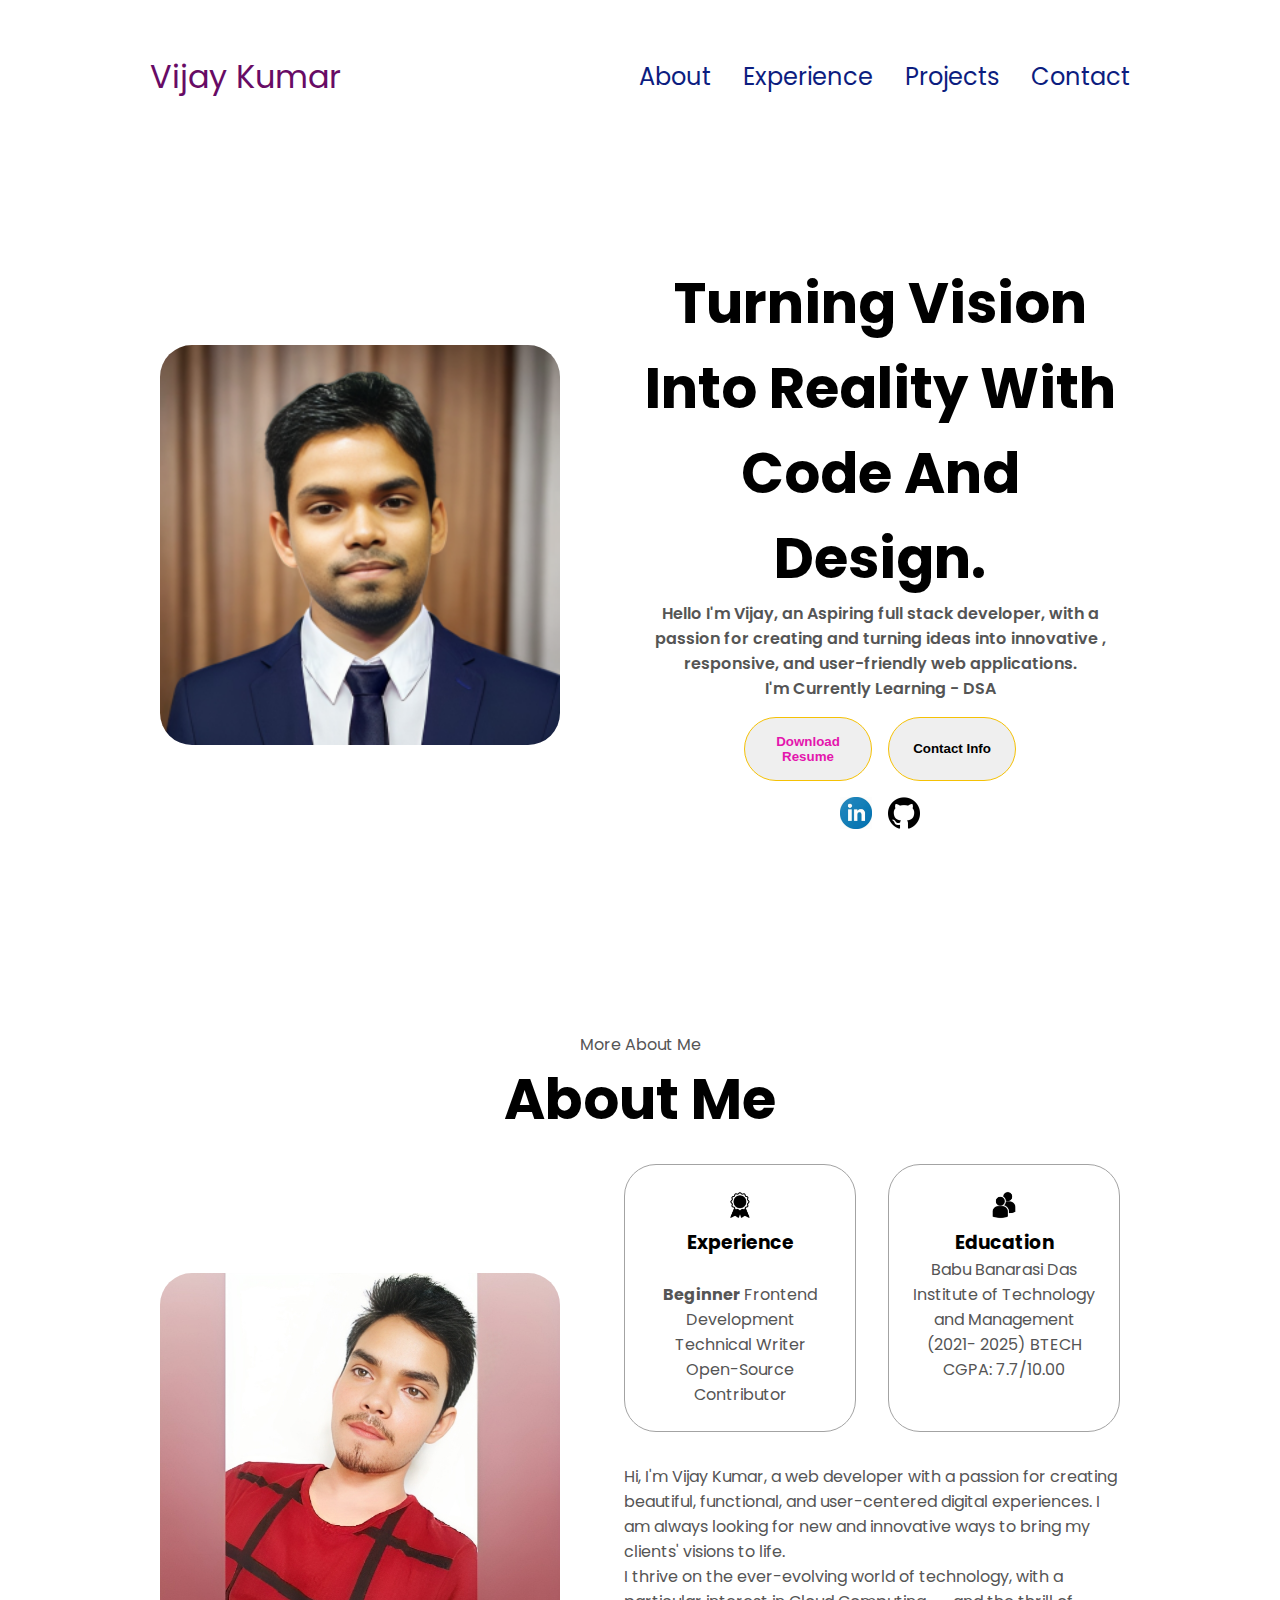
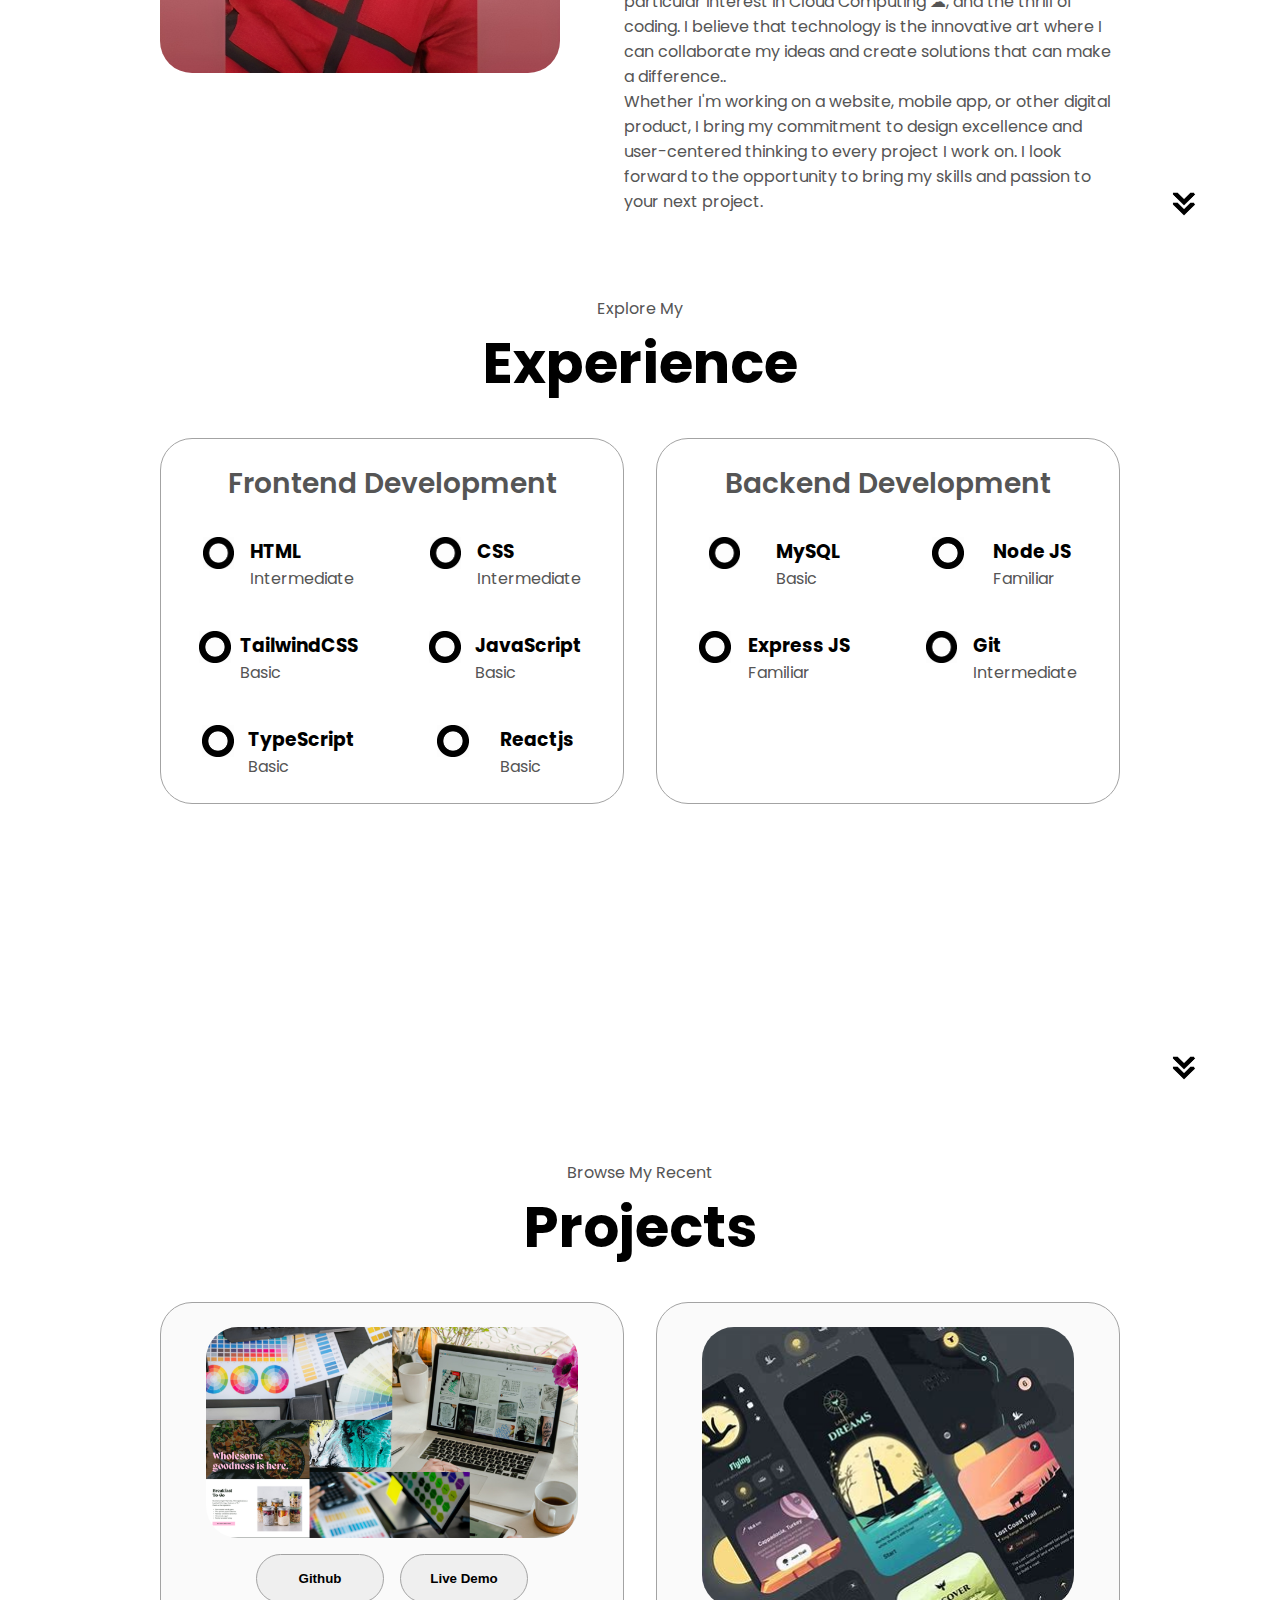
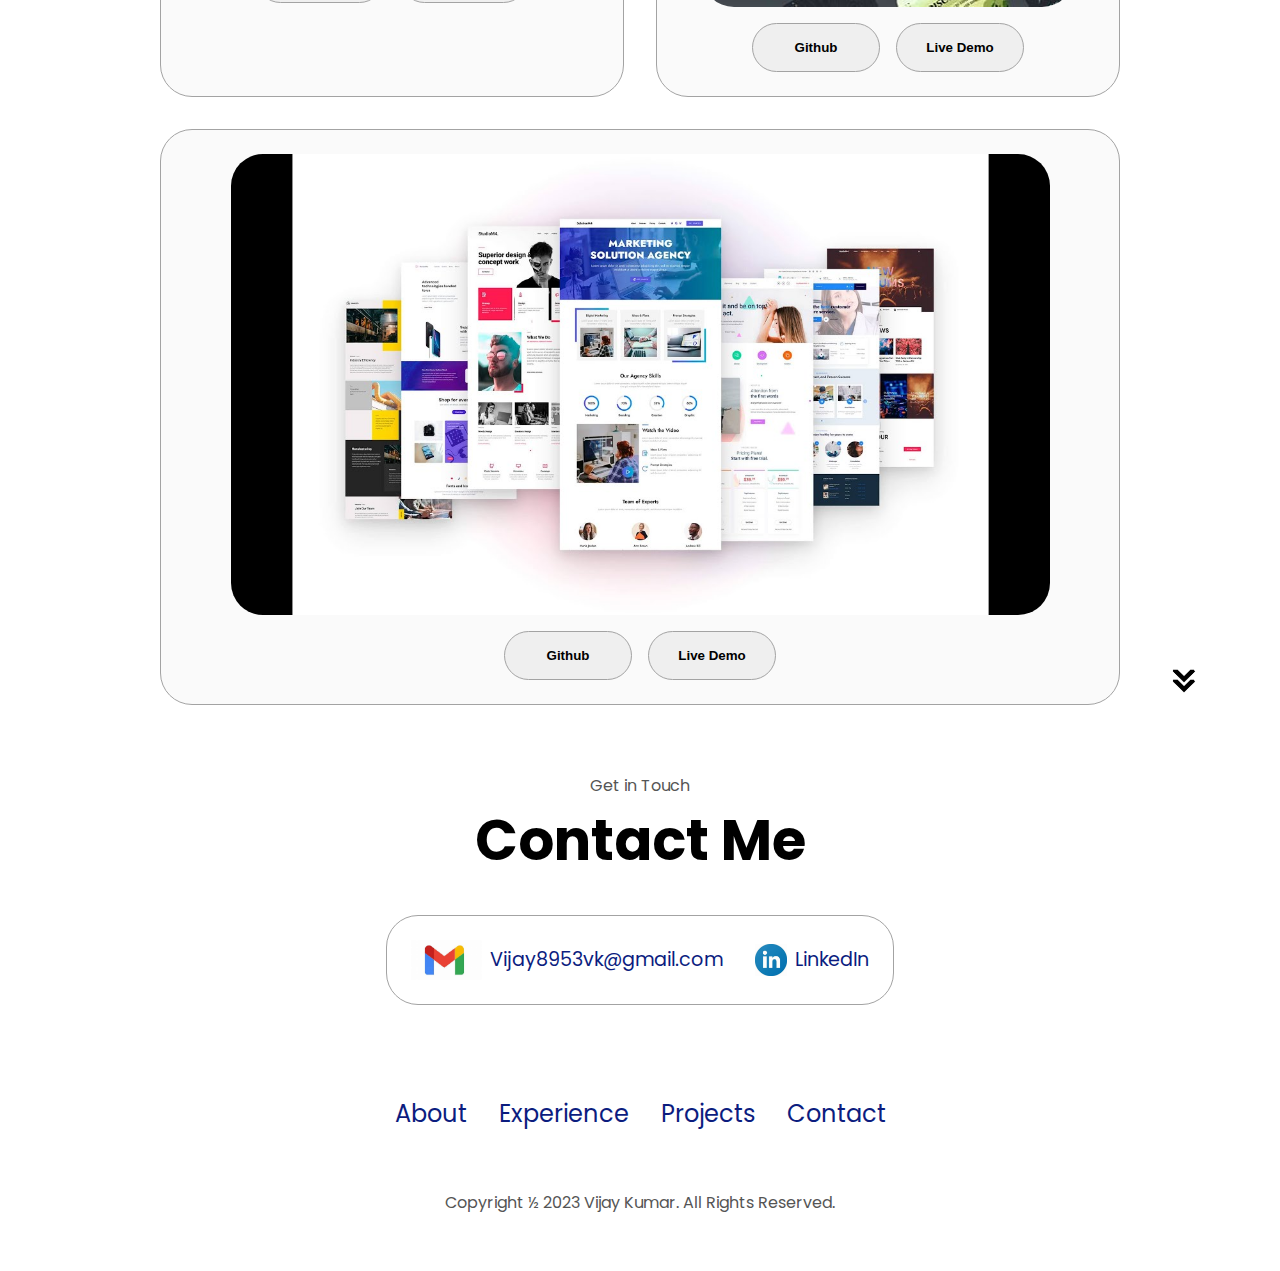
==== Task-2/index.html @ c0b7e5e0 "created my Portfolio website" ====
<!DOCTYPE html>
<html lang="en">
  <head>
    <meta charset="UTF-8" />
    <meta http-equiv="X-UA-Compatible" content="IE=edge" />
    <meta name="viewport" content="width=device-width, initial-scale=1.0" />
    <title>My Portfolio</title>
    <link rel="stylesheet" href="style.css" />
    <link rel="stylesheet" href="mediaqueries.css" />
  </head>
  <body>
    <nav id="desktop-nav">
      <div class="logo">Vijay Kumar</div>
      <div>
        <ul class="nav-links">
          <li><a href="#about">About</a></li>
          <li><a href="#experience">Experience</a></li>
          <li><a href="#projects">Projects</a></li>
          <li><a href="#contact">Contact</a></li>
        </ul>
      </div>
    </nav>
    <nav id="hamburger-nav">
      <div class="logo">Vijay Kumar</div>
      <div class="hamburger-menu">
        <div class="hamburger-icon" onclick="toggleMenu()">
          <span></span>
          <span></span>
          <span></span>
        </div>
        <div class="menu-links">
          <li><a href="#about" onclick="toggleMenu()">About</a></li>
          <li><a href="#experience" onclick="toggleMenu()">Experience</a></li>
          <li><a href="#projects" onclick="toggleMenu()">Projects</a></li>
          <li><a href="#contact" onclick="toggleMenu()">Contact</a></li>
        </div>
      </div>
    </nav>
    <section id="profile">
      <div class="section__pic-container">
        <img src="assets/vijayprofile.png" alt="Vijay'profile picture" class="about-pic" />
      </div>
      <div class="section__text">
        <p class="section__text__p1"></p>
        <h1 class="title">Turning Vision Into Reality With Code And Design.</h1>
        <p class="section__text__p2">Hello I'm Vijay, an Aspiring full stack developer, with a passion for creating and turning ideas into innovative , 
            responsive, and user-friendly web applications.<br>   I'm Currently Learning - DSA </p>
        <div class="btn-container">
          <button
            class="btn btn-color-2"
            onclick="window.open('./assets/vijay_resume.pdf')"
          >
            Download Resume
          </button>
          <button class="btn btn-color-1" onclick="location.href='./#contact'">
            Contact Info
          </button>
        </div>
        <div id="socials-container">
          <img
            src="./assets/linkedin.jpeg"
            alt="My LinkedIn profile"
            class="icon"
            onclick="location.href='https://linkedin.com/in/vijay-kumar-75a95528a/'"
          />
          <img
            src="./assets/github.png"
            alt="My Github profile"
            class="icon"
            onclick="location.href='https://github.com/vkix-7'"
          />
        </div>
      </div>
    </section>
    <section id="about">
      <p class="section__text__p1">More About Me</p>
      <h1 class="title">About Me</h1>
      <div class="section-container">
        <div class="section__pic-container">
          <img
            src="assets/vijay.png"
            alt="Profile picture"
            class="about-pic"
          />
        </div>
        <div class="about-details-container">
          <div class="about-containers">
            <div class="details-container">
              <img
                src="./assets/experience.png"
                alt="Experience icon"
                class="icon"
              />
              <h3>Experience</h3>
              <p><br /><b>Beginner</b> Frontend Development  <BR> Technical Writer <br>Open-Source Contributor</p>
            </div>
            <div class="details-container">
              <img
                src="./assets/education.png"
                alt="Education icon"
                class="icon"
              />
              <h3>Education</h3>
              <p>Babu Banarasi Das Institute of Technology and Management <BR>(2021- 2025)
                BTECH CGPA: 7.7/10.00</p>
            </div>
          </div>
          <div class="text-container">
            <p>
              Hi, I'm Vijay Kumar, a web developer with a passion for creating beautiful, functional, and user-centered digital experiences. I am always looking for new and innovative ways to bring my clients' visions to life.<br>

I thrive on the ever-evolving world of technology, with a particular interest in Cloud Computing ☁, and the thrill of coding. I believe that technology is the innovative art where I can collaborate my ideas and create solutions that can make a difference..<br>

Whether I'm working on a website, mobile app, or other digital product, I bring my commitment to design excellence and user-centered thinking to every project I work on. I look forward to the opportunity to bring my skills and passion to your next project.
            </p>
          </div>
        </div>
      </div>
      <img
        src="./assets/arrow.png"
        alt="Arrow icon"
        class="icon arrow"
        onclick="location.href='./#experience'"
      />
    </section>
    <section id="experience">
      <p class="section__text__p1">Explore My</p>
      <h1 class="title">Experience</h1>
      <div class="experience-details-container">
        <div class="about-containers">
          <div class="details-container">
            <h2 class="experience-sub-title">Frontend Development</h2>
            <div class="article-container">
              <article>
                <img
                  src="./assets/POINTS.jpeg"
                  alt="Experience icon"
                  class="icon"
                />
                <div>
                  <h3>HTML</h3>
                  <p>Intermediate</p>
                </div>
              </article>
              <article>
                <img
                  src="./assets/POINTS.jpeg"
                  alt="Experience icon"
                  class="icon"
                />
                <div>
                  <h3>CSS</h3>
                  <p>Intermediate</p>
                </div>
              </article>
              <article>
                <img
                  src="./assets/POINTS.jpeg"
                  alt="Experience icon"
                  class="icon"
                />
                <div>
                  <h3>TailwindCSS</h3>
                  <p>Basic</p>
                </div>
              </article>
              <article>
                <img
                  src="./assets/POINTS.jpeg"
                  alt="Experience icon"
                  class="icon"
                />
                <div>
                  <h3>JavaScript</h3>
                  <p>Basic</p>
                </div>
              </article>
              <article>
                <img
                  src="./assets/POINTS.jpeg"
                  alt="Experience icon"
                  class="icon"
                />
                <div>
                  <h3>TypeScript</h3>
                  <p>Basic</p>
                </div>
              </article>
              <article>
                <img
                  src="./assets/POINTS.jpeg"
                  alt="Experience icon"
                  class="icon"
                />
                <div>
                  <h3>Reactjs</h3>
                  <p>Basic</p>
                </div>
              </article>
            </div>
          </div>
          <div class="details-container">
            <h2 class="experience-sub-title">Backend Development</h2>
            <div class="article-container">
              <article>
                <img
                  src="./assets/POINTS.jpeg"
                  alt="Experience icon"
                  class="icon"
                />
                <div>
                  <h3>MySQL</h3>
                  <p>Basic</p>
                </div>
              </article>
              <article>
                <img
                  src="./assets/POINTS.jpeg"
                  alt="Experience icon"
                  class="icon"
                />
                <div>
                  <h3>Node JS</h3>
                  <p>Familiar</p>
                </div>
              </article>
              <article>
                <img
                  src="./assets/POINTS.jpeg"
                  alt="Experience icon"
                  class="icon"
                />
                <div>
                  <h3>Express JS</h3>
                  <p>Familiar</p>
                </div>
              </article>
              <article>
                <img
                  src="./assets/POINTS.jpeg"
                  alt="Experience icon"
                  class="icon"
                />
                <div>
                  <h3>Git</h3>
                  <p>Intermediate</p>
                </div>
              </article>
            </div>
          </div>
        </div>
      </div>
      <img
        src="./assets/arrow.png"
        alt="Arrow icon"
        class="icon arrow"
        onclick="location.href='./#projects'"
      />
    </section>
    <section id="projects">
      <p class="section__text__p1">Browse My Recent</p>
      <h1 class="title">Projects</h1>
      <div class="experience-details-container">
        <div class="about-containers">
          <div class="details-container color-container">
            <div class="article-container">
              <img
                src="./assets/project-1.png"
                alt="Project 1"
                class="project-img"
              />
            </div>
            <h2 class="experience-sub-title project-title"></h2>
            <div class="btn-container">
              <button
                class="btn btn-color-2 project-btn"
                onclick="location.href='https://github.com/'"
              >
                Github
              </button>
              <button
                class="btn btn-color-2 project-btn"
                onclick="location.href='https://github.com/'"
              >
                Live Demo
              </button>
            </div>
          </div>
          <div class="details-container color-container">
            <div class="article-container">
              <img
                src="./assets/project-2.jpeg"
                alt="Project 2"
                class="project-img"
              />
            </div>
            <h2 class="experience-sub-title project-title"></h2>
            <div class="btn-container">
              <button
                class="btn btn-color-2 project-btn"
                onclick="location.href='https://github.com/'"
              >
                Github
              </button>
              <button
                class="btn btn-color-2 project-btn"
                onclick="location.href='https://github.com/'"
              >
                Live Demo
              </button>
            </div>
          </div>
          <div class="details-container color-container">
            <div class="article-container">
              <img
                src="./assets/project-3.jpeg"
                alt="Project 3"
                class="project-img"
              />
            </div>
            <h2 class="experience-sub-title project-title"></h2>
            <div class="btn-container">
              <button
                class="btn btn-color-2 project-btn"
                onclick="location.href='https://github.com/'"
              >
                Github
              </button>
              <button
                class="btn btn-color-2 project-btn"
                onclick="location.href='https://github.com/'"
              >
                Live Demo
              </button>
            </div>
          </div>
        </div>
      </div>
      <img
        src="./assets/arrow.png"
        alt="Arrow icon"
        class="icon arrow"
        onclick="location.href='./#contact'"
      />
    </section>
    <section id="contact">
      <p class="section__text__p1">Get in Touch</p>
      <h1 class="title">Contact Me</h1>
      <div class="contact-info-upper-container">
        <div class="contact-info-container">
          <img
            src="./assets/mail.jpeg"
            alt="Email icon"
            class="icon contact-icon email-icon"
          />
          <p><a href="mailto:Vijay8953vk@gmail.com">Vijay8953vk@gmail.com</a></p>
        </div>
        <div class="contact-info-container">
          <img
            src="./assets/linkedin.jpeg"
            alt="LinkedIn icon"
            class="icon contact-icon"
          />
          <p><a href="https://www.linkedin.com">LinkedIn</a></p>
        </div>
      </div>
    </section>
    <footer>
      <nav>
        <div class="nav-links-container">
          <ul class="nav-links">
            <li><a href="#about">About</a></li>
            <li><a href="#experience">Experience</a></li>
            <li><a href="#projects">Projects</a></li>
            <li><a href="#contact">Contact</a></li>
          </ul>
        </div>
      </nav>
      <p>Copyright &#189; 2023 Vijay Kumar. All Rights Reserved.</p>
    </footer>
    <script src="script.js"></script>
  </body>
</html>
---- Task-2/style.css ----
/* GENERAL */

@import url("https://fonts.googleapis.com/css2?family=Poppins:wght@300;400;500;600&display=swap");

* {
  margin: 0;
  padding: 0;
}

body {
  font-family: "Poppins", sans-serif;
}

html {
  scroll-behavior: smooth;
}

p {
  color: rgb(85, 85, 85);
}

/* TRANSITION */

a,
.btn {
  transition: all 300ms ease;
}

/* DESKTOP NAV */

nav,
.nav-links {
  display: flex;
}

nav {
  justify-content: space-around;
  align-items: center;
  height: 17vh;
}

.nav-links {
  gap: 2rem;
  list-style: none;
  font-size: 1.5rem;
}

a {
  color: rgb(12, 29, 127);
  text-decoration: none;
  text-decoration-color: white;
}

a:hover {
  color: rgb(203, 246, 10);
  text-decoration: underline;
  text-underline-offset: 1rem;
  text-decoration-color: rgb(255, 3, 82);
}

.logo {
  font-size: 2rem;
  color: #680b65;
}

.logo:hover {
  color: rgb(246, 116, 10);
  text-decoration: underline;
  text-underline-offset: 1rem;
  text-decoration-color: rgb(16, 255, 3);
}

/* HAMBURGER MENU */

#hamburger-nav {
  display: none;
}

.hamburger-menu {
  position: relative;
  display: inline-block;
}

.hamburger-icon {
  display: flex;
  flex-direction: column;
  justify-content: space-between;
  height: 24px;
  width: 30px;
  cursor: pointer;
}

.hamburger-icon span {
  width: 100%;
  height: 2px;
  background-color: black;
  transition: all 0.3 ease-in-out;
}

.menu-links {
  position: absolute;
  top: 100%;
  right: 0;
  background-color: white;
  width: fit-content;
  max-height: 0;
  overflow: hidden;
  transition: all 0.3 ease-in-out;
}

.menu-links a {
  display: block;
  padding: 10px;
  text-align: center;
  font-size: 1.5rem;
  color: black;
  text-decoration: none;
  transition: all 0.3 ease-in-out;
}

.menu-links li {
  list-style: none;
}

.menu-links.open {
  max-height: 300px;
}

.hamburger-icon.open span:first-child {
  transform: rotate(45deg) translate(10px, 5px);
}

.hamburger-icon.open span:nth-child(2) {
  opacity: 0;
}

.hamburger-icon.open span:last-child {
  transform: rotate(-45deg) translate(10px, -5px);
}

.hamburger-icon span:first-child {
  transform: none;
}

.hamburger-icon span:first-child {
  opacity: 1;
}

.hamburger-icon span:first-child {
  transform: none;
}

/* SECTIONS */

section {
  padding-top: 4vh;
  height: 96vh;
  margin: 0 10rem;
  box-sizing: border-box;
  min-height: fit-content;
}

.section-container {
  border-radius: 2rem;
  display: flex;
}

/* PROFILE SECTION */

#profile {
  display: flex;
  justify-content: center;
  gap: 5rem;
  height: 80vh;
}

.section__pic-container {
  display: flex;
  height: 400px;
  width: 400px;
  margin: auto 0;
  border-radius: 2rem;
}

.section__text {
  align-self: center;
  text-align: center;
}

.section__text p {
  font-weight: 600;
}

.section__text__p1 {
  text-align: center;
}

.section__text__p2 {
  font-size: 1rem;
  margin-bottom: 1rem;
}

.title {
  font-size: 3.5rem;
  text-align: center;
}

#socials-container {
  display: flex;
  justify-content: center;
  margin-top: 1rem;
  gap: 1rem;
}

/* ICONS */

.icon {
  cursor: pointer;
  height: 2rem;
}

/* BUTTONS */

.btn-container {
  display: flex;
  justify-content: center;
  gap: 1rem;
}

.btn {
  font-weight: 600;
  transition: all 300ms ease;
  padding: 1rem;
  width: 8rem;
  border-radius: 2rem;
}

.btn-color-1,
.btn-color-2 {
  border: rgb(245, 193, 5) 0.1rem solid;
}

.btn-color-1:hover,
.btn-color-2:hover {
  color: #4506f1;
  cursor: pointer;
}



.btn-color-1:hover {
  background: rgb(0, 0, 0);
  border: rgb(5, 252, 30) 0.1rem solid;
}


.btn-color-2 {
  
  color: rgb(228, 22, 173)
}

.btn-color-2:hover {
  background: rgb(0, 0, 0);
  border: rgb(5, 252, 30) 0.1rem solid;
}

.btn-container {
  gap: 1rem;
}

/* ABOUT SECTION */

#about {
  position: relative;
}

.about-containers {
  gap: 2rem;
  margin-bottom: 2rem;
  margin-top: 2rem;
}

.about-details-container {
  justify-content: center;
  flex-direction: column;
}

.about-containers,
.about-details-container {
  display: flex;
}

.about-pic {
  border-radius: 2rem;
}

.arrow {
  position: absolute;
  right: -5rem;
  bottom: 2.5rem;
}

.details-container {
  padding: 1.5rem;
  flex: 1;
  background: white;
  border-radius: 2rem;
  border: rgb(53, 53, 53) 0.1rem solid;
  border-color: rgb(163, 163, 163);
  text-align: center;
}

.section-container {
  gap: 4rem;
  height: 80%;
}

.section__pic-container {
  height: 400px;
  width: 400px;
  margin: auto 0;
}

/* EXPERIENCE SECTION */

#experience {
  position: relative;
}

.experience-sub-title {
  color: rgb(85, 85, 85);
  font-weight: 600;
  font-size: 1.75rem;
  margin-bottom: 2rem;
}

.experience-details-container {
  display: flex;
  justify-content: center;
  flex-direction: column;
}

.article-container {
  display: flex;
  text-align: initial;
  flex-wrap: wrap;
  flex-direction: row;
  gap: 2.5rem;
  justify-content: space-around;
}

article {
  display: flex;
  width: 10rem;
  justify-content: space-around;
  gap: 0.5rem;
}

article .icon {
  cursor: default;
}

/* PROJECTS SECTION */

#projects {
  position: relative;
}

.color-container {
  border-color: rgb(163, 163, 163);
  background: rgb(250, 250, 250);
}

.project-img {
  border-radius: 2rem;
  width: 90%;
  height: 90%;
}

.project-title {
  margin: 1rem;
  color: black;
}

.project-btn {
  color: black;
  border-color: rgb(163, 163, 163);
}

/* CONTACT */

#contact {
  display: flex;
  justify-content: center;
  flex-direction: column;
  height: 70vh;
}

.contact-info-upper-container {
  display: flex;
  justify-content: center;
  border-radius: 2rem;
  border: rgb(53, 53, 53) 0.1rem solid;
  border-color: rgb(163, 163, 163);
  background: (250, 250, 250);
  margin: 2rem auto;
  padding: 0.5rem;
}

.contact-info-container {
  display: flex;
  align-items: center;
  justify-content: center;
  gap: 0.5rem;
  margin: 1rem;
}

.contact-info-container p {
  font-size: larger;
}

.contact-icon {
  cursor: default;
}

.email-icon {
  height: 2.5rem;
}

/* FOOTER SECTION */

footer {
  height: 26vh;
  margin: 0 1rem;
}

footer p {
  text-align: center;
}
---- Task-2/mediaqueries.css ----
@media screen and (max-width: 1400px) {
  #profile {
    height: 83vh;
    margin-bottom: 6rem;
  }
  .about-containers {
    flex-wrap: wrap;
  }
  #contact,
  #projects {
    height: fit-content;
  }
}

@media screen and (max-width: 1200px) {
  #desktop-nav {
    display: none;
  }
  #hamburger-nav {
    display: flex;
  }
  #experience,
  .experience-details-container {
    margin-top: 2rem;
  }
  #profile,
  .section-container {
    display: block;
  }
  .arrow {
    display: none;
  }
  section,
  .section-container {
    height: fit-content;
  }
  section {
    margin: 0 5%;
  }
  .section__pic-container {
    width: 275px;
    height: 275px;
    margin: 0 auto 2rem;
  }
  .about-containers {
    margin-top: 0;
  }
}

@media screen and (max-width: 600px) {
  #contact,
  footer {
    height: 40vh;
  }
  #profile {
    height: 83vh;
    margin-bottom: 0;
  }
  article {
    font-size: 1rem;
  }
  footer nav {
    height: fit-content;
    margin-bottom: 2rem;
  }
  .about-containers,
  .contact-info-upper-container,
  .btn-container {
    flex-wrap: wrap;
  }
  .contact-info-container {
    margin: 0;
  }
  .contact-info-container p,
  .nav-links li a {
    font-size: 1rem;
  }
  .experience-sub-title {
    font-size: 1.25rem;
  }
  .logo {
    font-size: 1.5rem;
  }
  .nav-links {
    flex-direction: column;
    gap: 0.5rem;
    text-align: center;
  }
  .section__pic-container {
    width: auto;
    height: 46vw;
    justify-content: center;
  }
  .section__text__p2 {
    font-size: 1.25rem;
  }
  .title {
    font-size: 2rem;
  }
  .text-container {
    text-align: justify;
  }
}
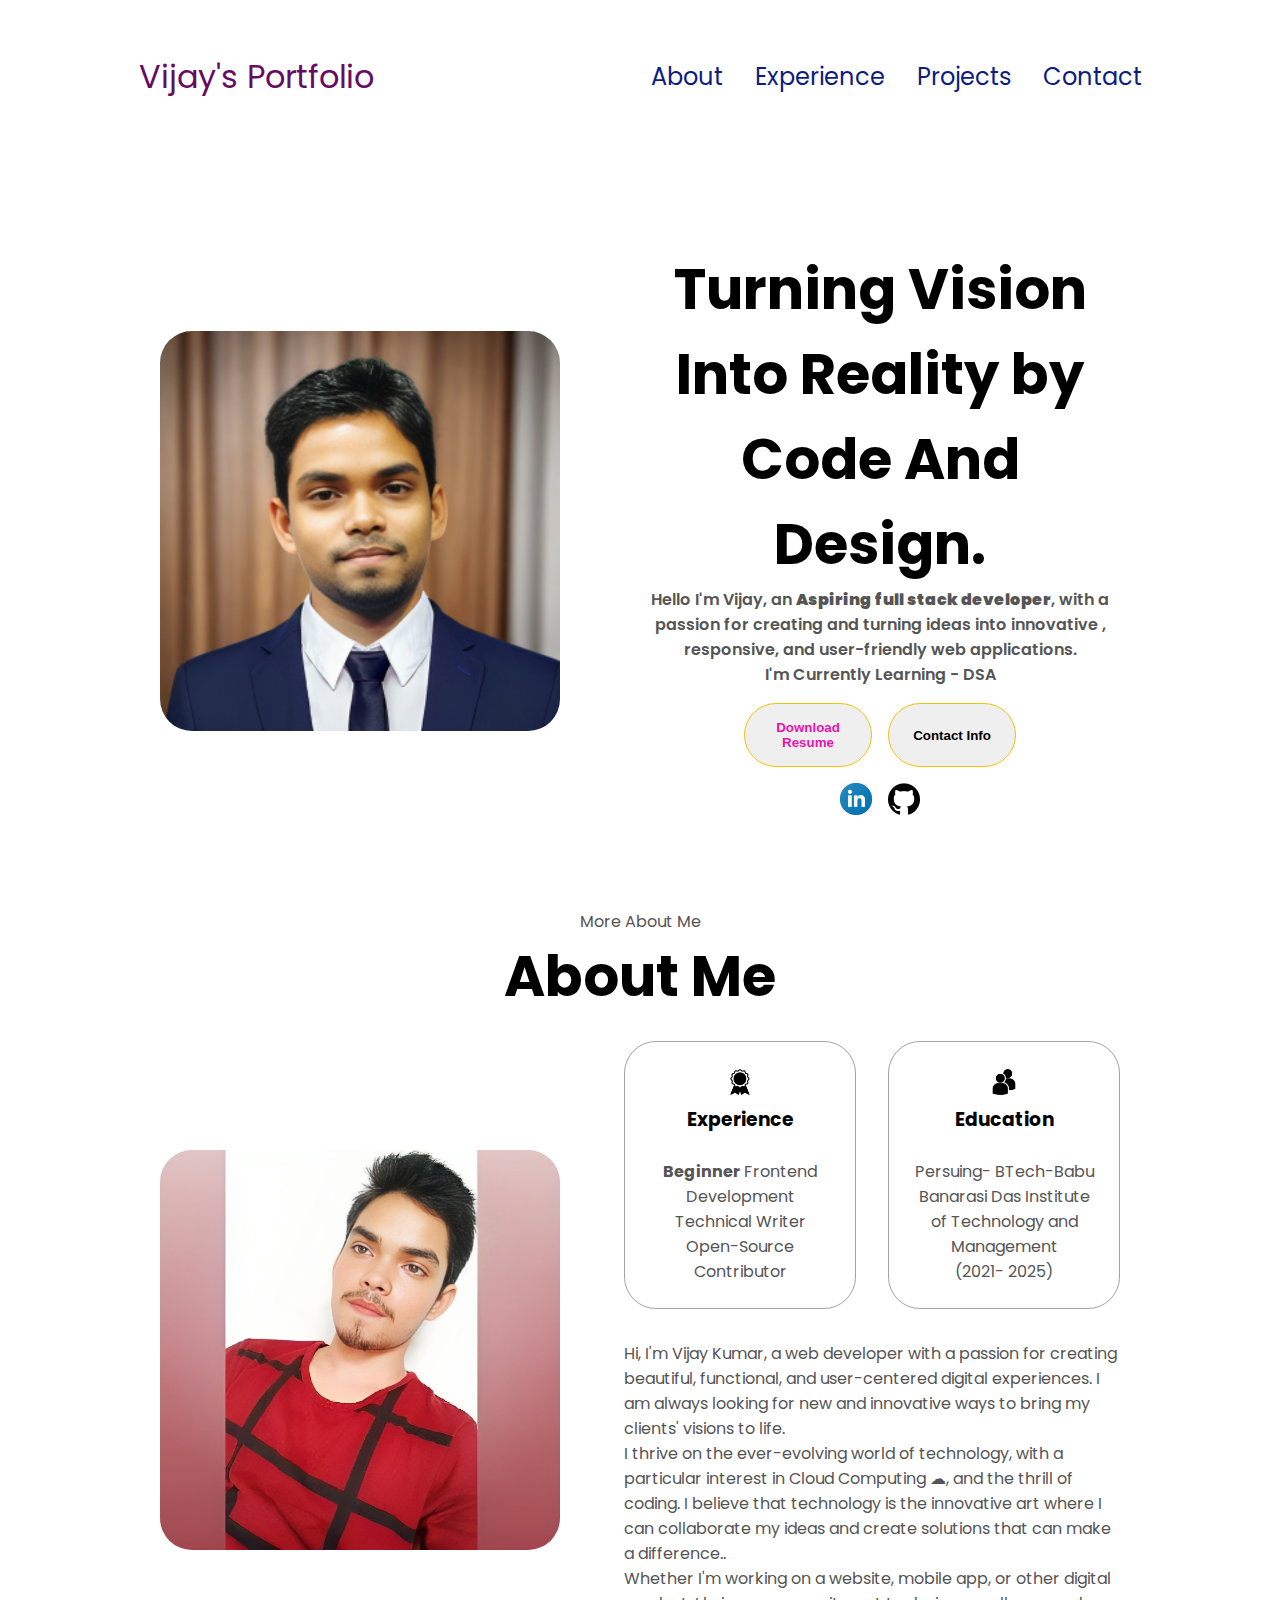
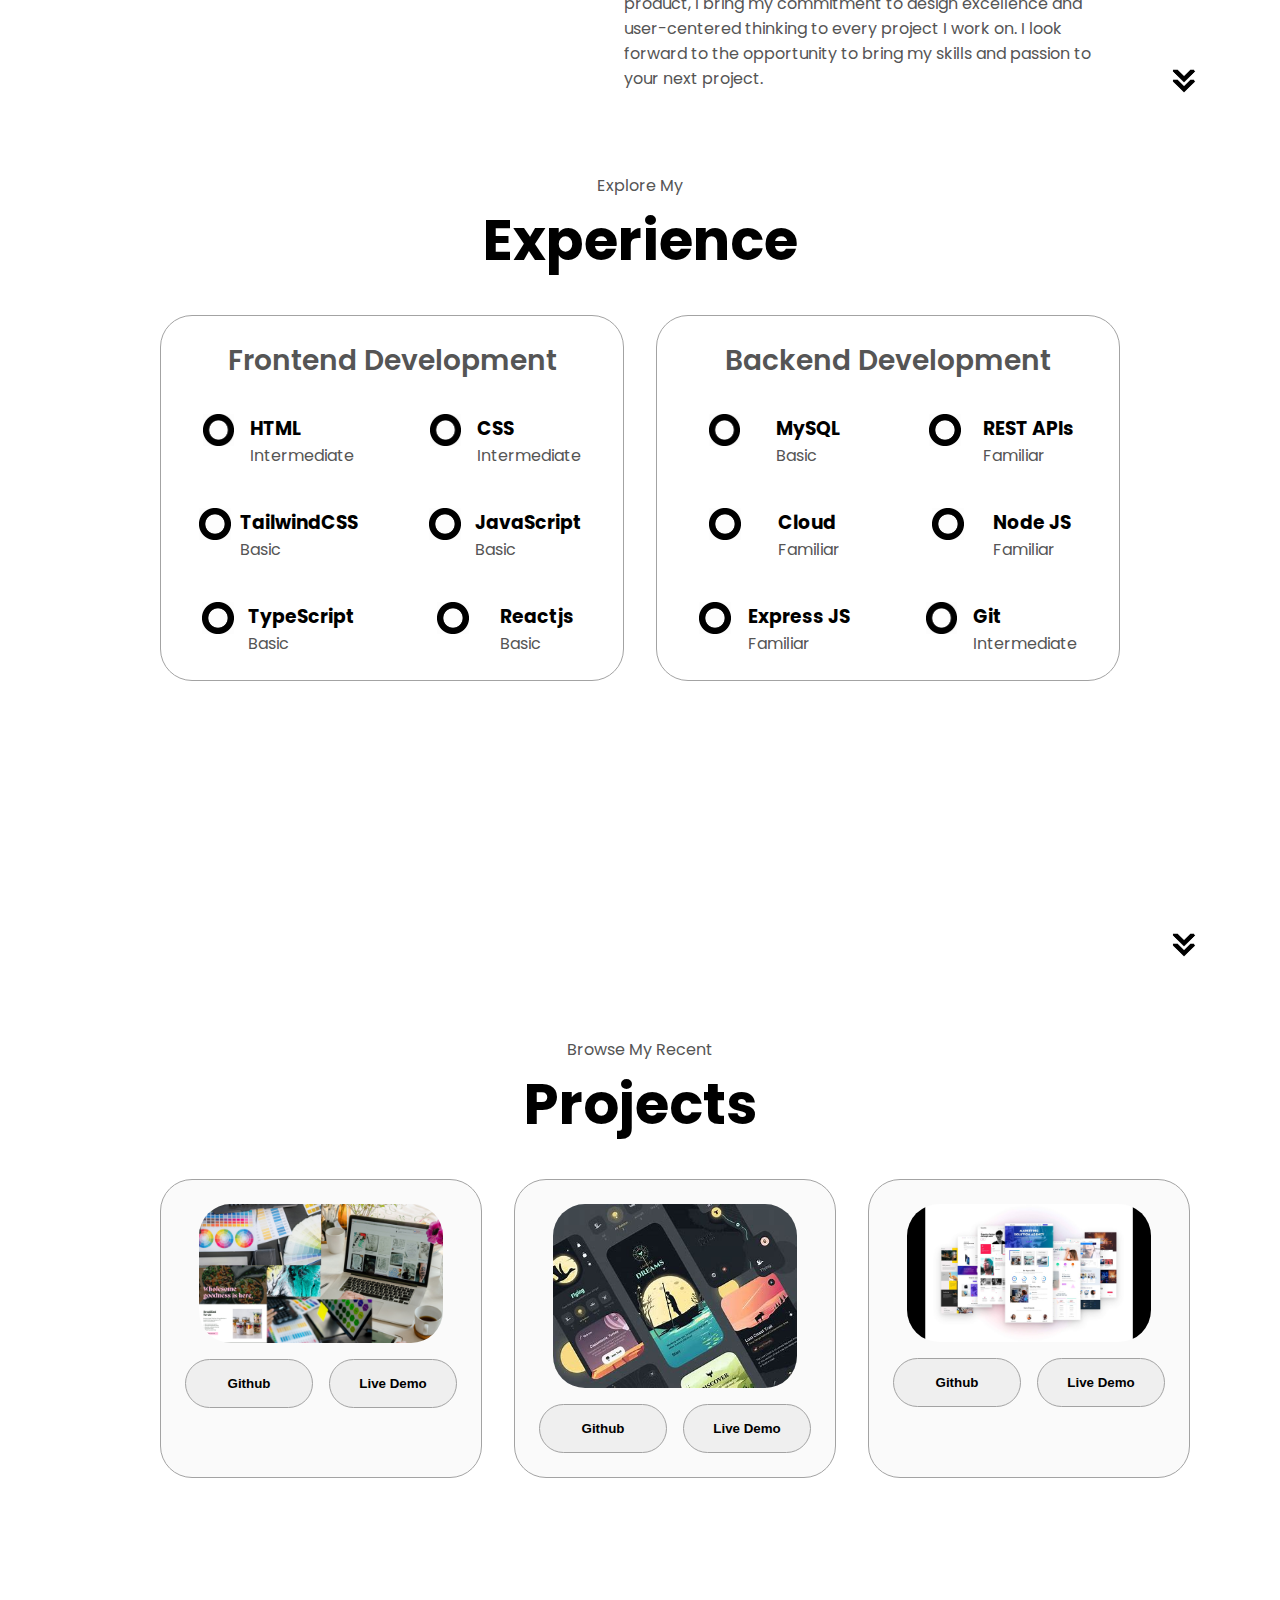
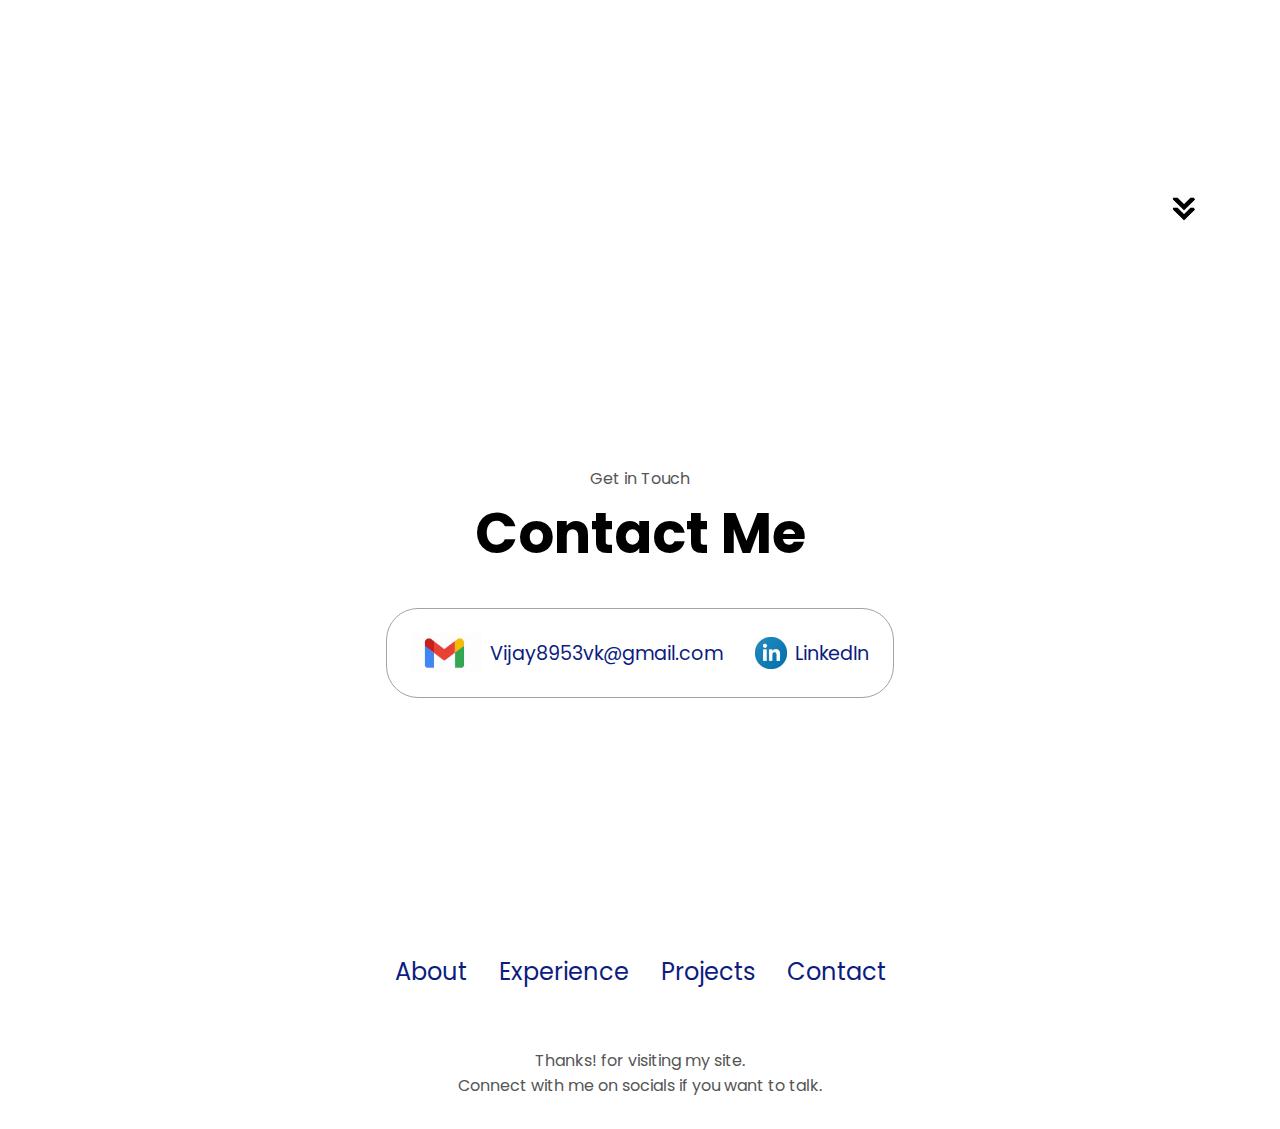
==== commit 60b45703: "update task 3" ====
--- a/Task-2/index.html
+++ b/Task-2/index.html
@@ -1,383 +1,399 @@
-<!DOCTYPE html>
-<html lang="en">
-  <head>
-    <meta charset="UTF-8" />
-    <meta http-equiv="X-UA-Compatible" content="IE=edge" />
-    <meta name="viewport" content="width=device-width, initial-scale=1.0" />
-    <title>My Portfolio</title>
-    <link rel="stylesheet" href="style.css" />
-    <link rel="stylesheet" href="mediaqueries.css" />
-  </head>
-  <body>
-    <nav id="desktop-nav">
-      <div class="logo">Vijay Kumar</div>
-      <div>
-        <ul class="nav-links">
-          <li><a href="#about">About</a></li>
-          <li><a href="#experience">Experience</a></li>
-          <li><a href="#projects">Projects</a></li>
-          <li><a href="#contact">Contact</a></li>
-        </ul>
-      </div>
-    </nav>
-    <nav id="hamburger-nav">
-      <div class="logo">Vijay Kumar</div>
-      <div class="hamburger-menu">
-        <div class="hamburger-icon" onclick="toggleMenu()">
-          <span></span>
-          <span></span>
-          <span></span>
-        </div>
-        <div class="menu-links">
-          <li><a href="#about" onclick="toggleMenu()">About</a></li>
-          <li><a href="#experience" onclick="toggleMenu()">Experience</a></li>
-          <li><a href="#projects" onclick="toggleMenu()">Projects</a></li>
-          <li><a href="#contact" onclick="toggleMenu()">Contact</a></li>
-        </div>
-      </div>
-    </nav>
-    <section id="profile">
-      <div class="section__pic-container">
-        <img src="assets/vijayprofile.png" alt="Vijay'profile picture" class="about-pic" />
-      </div>
-      <div class="section__text">
-        <p class="section__text__p1"></p>
-        <h1 class="title">Turning Vision Into Reality With Code And Design.</h1>
-        <p class="section__text__p2">Hello I'm Vijay, an Aspiring full stack developer, with a passion for creating and turning ideas into innovative , 
-            responsive, and user-friendly web applications.<br>   I'm Currently Learning - DSA </p>
-        <div class="btn-container">
-          <button
-            class="btn btn-color-2"
-            onclick="window.open('./assets/vijay_resume.pdf')"
-          >
-            Download Resume
-          </button>
-          <button class="btn btn-color-1" onclick="location.href='./#contact'">
-            Contact Info
-          </button>
-        </div>
-        <div id="socials-container">
-          <img
-            src="./assets/linkedin.jpeg"
-            alt="My LinkedIn profile"
-            class="icon"
-            onclick="location.href='https://linkedin.com/in/vijay-kumar-75a95528a/'"
-          />
-          <img
-            src="./assets/github.png"
-            alt="My Github profile"
-            class="icon"
-            onclick="location.href='https://github.com/vkix-7'"
-          />
-        </div>
-      </div>
-    </section>
-    <section id="about">
-      <p class="section__text__p1">More About Me</p>
-      <h1 class="title">About Me</h1>
-      <div class="section-container">
-        <div class="section__pic-container">
-          <img
-            src="assets/vijay.png"
-            alt="Profile picture"
-            class="about-pic"
-          />
-        </div>
-        <div class="about-details-container">
-          <div class="about-containers">
-            <div class="details-container">
-              <img
-                src="./assets/experience.png"
-                alt="Experience icon"
-                class="icon"
-              />
-              <h3>Experience</h3>
-              <p><br /><b>Beginner</b> Frontend Development  <BR> Technical Writer <br>Open-Source Contributor</p>
-            </div>
-            <div class="details-container">
-              <img
-                src="./assets/education.png"
-                alt="Education icon"
-                class="icon"
-              />
-              <h3>Education</h3>
-              <p>Babu Banarasi Das Institute of Technology and Management <BR>(2021- 2025)
-                BTECH CGPA: 7.7/10.00</p>
-            </div>
-          </div>
-          <div class="text-container">
-            <p>
-              Hi, I'm Vijay Kumar, a web developer with a passion for creating beautiful, functional, and user-centered digital experiences. I am always looking for new and innovative ways to bring my clients' visions to life.<br>
-
-I thrive on the ever-evolving world of technology, with a particular interest in Cloud Computing ☁, and the thrill of coding. I believe that technology is the innovative art where I can collaborate my ideas and create solutions that can make a difference..<br>
-
-Whether I'm working on a website, mobile app, or other digital product, I bring my commitment to design excellence and user-centered thinking to every project I work on. I look forward to the opportunity to bring my skills and passion to your next project.
-            </p>
-          </div>
-        </div>
-      </div>
-      <img
-        src="./assets/arrow.png"
-        alt="Arrow icon"
-        class="icon arrow"
-        onclick="location.href='./#experience'"
-      />
-    </section>
-    <section id="experience">
-      <p class="section__text__p1">Explore My</p>
-      <h1 class="title">Experience</h1>
-      <div class="experience-details-container">
-        <div class="about-containers">
-          <div class="details-container">
-            <h2 class="experience-sub-title">Frontend Development</h2>
-            <div class="article-container">
-              <article>
-                <img
-                  src="./assets/POINTS.jpeg"
-                  alt="Experience icon"
-                  class="icon"
-                />
-                <div>
-                  <h3>HTML</h3>
-                  <p>Intermediate</p>
-                </div>
-              </article>
-              <article>
-                <img
-                  src="./assets/POINTS.jpeg"
-                  alt="Experience icon"
-                  class="icon"
-                />
-                <div>
-                  <h3>CSS</h3>
-                  <p>Intermediate</p>
-                </div>
-              </article>
-              <article>
-                <img
-                  src="./assets/POINTS.jpeg"
-                  alt="Experience icon"
-                  class="icon"
-                />
-                <div>
-                  <h3>TailwindCSS</h3>
-                  <p>Basic</p>
-                </div>
-              </article>
-              <article>
-                <img
-                  src="./assets/POINTS.jpeg"
-                  alt="Experience icon"
-                  class="icon"
-                />
-                <div>
-                  <h3>JavaScript</h3>
-                  <p>Basic</p>
-                </div>
-              </article>
-              <article>
-                <img
-                  src="./assets/POINTS.jpeg"
-                  alt="Experience icon"
-                  class="icon"
-                />
-                <div>
-                  <h3>TypeScript</h3>
-                  <p>Basic</p>
-                </div>
-              </article>
-              <article>
-                <img
-                  src="./assets/POINTS.jpeg"
-                  alt="Experience icon"
-                  class="icon"
-                />
-                <div>
-                  <h3>Reactjs</h3>
-                  <p>Basic</p>
-                </div>
-              </article>
-            </div>
-          </div>
-          <div class="details-container">
-            <h2 class="experience-sub-title">Backend Development</h2>
-            <div class="article-container">
-              <article>
-                <img
-                  src="./assets/POINTS.jpeg"
-                  alt="Experience icon"
-                  class="icon"
-                />
-                <div>
-                  <h3>MySQL</h3>
-                  <p>Basic</p>
-                </div>
-              </article>
-              <article>
-                <img
-                  src="./assets/POINTS.jpeg"
-                  alt="Experience icon"
-                  class="icon"
-                />
-                <div>
-                  <h3>Node JS</h3>
-                  <p>Familiar</p>
-                </div>
-              </article>
-              <article>
-                <img
-                  src="./assets/POINTS.jpeg"
-                  alt="Experience icon"
-                  class="icon"
-                />
-                <div>
-                  <h3>Express JS</h3>
-                  <p>Familiar</p>
-                </div>
-              </article>
-              <article>
-                <img
-                  src="./assets/POINTS.jpeg"
-                  alt="Experience icon"
-                  class="icon"
-                />
-                <div>
-                  <h3>Git</h3>
-                  <p>Intermediate</p>
-                </div>
-              </article>
-            </div>
-          </div>
-        </div>
-      </div>
-      <img
-        src="./assets/arrow.png"
-        alt="Arrow icon"
-        class="icon arrow"
-        onclick="location.href='./#projects'"
-      />
-    </section>
-    <section id="projects">
-      <p class="section__text__p1">Browse My Recent</p>
-      <h1 class="title">Projects</h1>
-      <div class="experience-details-container">
-        <div class="about-containers">
-          <div class="details-container color-container">
-            <div class="article-container">
-              <img
-                src="./assets/project-1.png"
-                alt="Project 1"
-                class="project-img"
-              />
-            </div>
-            <h2 class="experience-sub-title project-title"></h2>
-            <div class="btn-container">
-              <button
-                class="btn btn-color-2 project-btn"
-                onclick="location.href='https://github.com/'"
-              >
-                Github
-              </button>
-              <button
-                class="btn btn-color-2 project-btn"
-                onclick="location.href='https://github.com/'"
-              >
-                Live Demo
-              </button>
-            </div>
-          </div>
-          <div class="details-container color-container">
-            <div class="article-container">
-              <img
-                src="./assets/project-2.jpeg"
-                alt="Project 2"
-                class="project-img"
-              />
-            </div>
-            <h2 class="experience-sub-title project-title"></h2>
-            <div class="btn-container">
-              <button
-                class="btn btn-color-2 project-btn"
-                onclick="location.href='https://github.com/'"
-              >
-                Github
-              </button>
-              <button
-                class="btn btn-color-2 project-btn"
-                onclick="location.href='https://github.com/'"
-              >
-                Live Demo
-              </button>
-            </div>
-          </div>
-          <div class="details-container color-container">
-            <div class="article-container">
-              <img
-                src="./assets/project-3.jpeg"
-                alt="Project 3"
-                class="project-img"
-              />
-            </div>
-            <h2 class="experience-sub-title project-title"></h2>
-            <div class="btn-container">
-              <button
-                class="btn btn-color-2 project-btn"
-                onclick="location.href='https://github.com/'"
-              >
-                Github
-              </button>
-              <button
-                class="btn btn-color-2 project-btn"
-                onclick="location.href='https://github.com/'"
-              >
-                Live Demo
-              </button>
-            </div>
-          </div>
-        </div>
-      </div>
-      <img
-        src="./assets/arrow.png"
-        alt="Arrow icon"
-        class="icon arrow"
-        onclick="location.href='./#contact'"
-      />
-    </section>
-    <section id="contact">
-      <p class="section__text__p1">Get in Touch</p>
-      <h1 class="title">Contact Me</h1>
-      <div class="contact-info-upper-container">
-        <div class="contact-info-container">
-          <img
-            src="./assets/mail.jpeg"
-            alt="Email icon"
-            class="icon contact-icon email-icon"
-          />
-          <p><a href="mailto:Vijay8953vk@gmail.com">Vijay8953vk@gmail.com</a></p>
-        </div>
-        <div class="contact-info-container">
-          <img
-            src="./assets/linkedin.jpeg"
-            alt="LinkedIn icon"
-            class="icon contact-icon"
-          />
-          <p><a href="https://www.linkedin.com">LinkedIn</a></p>
-        </div>
-      </div>
-    </section>
-    <footer>
-      <nav>
-        <div class="nav-links-container">
-          <ul class="nav-links">
-            <li><a href="#about">About</a></li>
-            <li><a href="#experience">Experience</a></li>
-            <li><a href="#projects">Projects</a></li>
-            <li><a href="#contact">Contact</a></li>
-          </ul>
-        </div>
-      </nav>
-      <p>Copyright &#189; 2023 Vijay Kumar. All Rights Reserved.</p>
-    </footer>
-    <script src="script.js"></script>
-  </body>
-</html>
+<!DOCTYPE html>
+<html lang="en">
+  <head>
+    <meta charset="UTF-8" />
+    <meta http-equiv="X-UA-Compatible" content="IE=edge" />
+    <meta name="viewport" content="width=device-width, initial-scale=1.0" />
+    <title>My Portfolio</title>
+    <link rel="stylesheet" href="style.css" />
+    <link rel="stylesheet" href="mediaqueries.css" />
+  </head>
+  <body>
+    <nav id="desktop-nav">
+      <div class="logo">Vijay's Portfolio</div>
+      <div>
+        <ul class="nav-links">
+          <li><a href="#about">About</a></li>
+          <li><a href="#experience">Experience</a></li>
+          <li><a href="#projects">Projects</a></li>
+          <li><a href="#contact">Contact</a></li>
+        </ul>
+      </div>
+    </nav>
+   
+        <div class="menu-links">
+          <li><a href="#about" onclick="toggleMenu()">About</a></li>
+          <li><a href="#experience" onclick="toggleMenu()">Experience</a></li>
+          <li><a href="#projects" onclick="toggleMenu()">Projects</a></li>
+          <li><a href="#contact" onclick="toggleMenu()">Contact</a></li>
+        </div>
+      </div>
+    </nav>
+    <section id="profile">
+      <div class="section__pic-container">
+        <img src="assets/vijayprofile.png" alt="Vijay'profile picture" class="about-pic" />
+      </div>
+      <div class="section__text">
+        <p class="section__text__p1"></p>
+        <h1 class="title">Turning Vision Into Reality by Code And Design.</h1>
+        <p class="section__text__p2">Hello I'm Vijay, an <b>Aspiring full stack developer</b>, with a passion for creating and turning ideas into innovative , 
+            responsive, and user-friendly web applications.<br>   I'm Currently Learning - DSA </p>
+        <div class="btn-container">
+          <button
+            class="btn btn-color-2"
+            onclick="window.open('./assets/vijay_resume.pdf')"
+          >
+            Download Resume
+          </button>
+          <button class="btn btn-color-1" onclick="location.href='./#contact'">
+            Contact Info
+          </button>
+        </div>
+        <div id="socials-container">
+          <img
+            src="./assets/linkedin.jpeg"
+            alt="My LinkedIn profile"
+            class="icon"
+            onclick="location.href='https://linkedin.com/in/vijay-kumar-75a95528a/'"
+          />
+          <img
+            src="./assets/github.png"
+            alt="My Github profile"
+            class="icon"
+            onclick="location.href='https://github.com/vkix-7'"
+          />
+        </div>
+      </div>
+    </section>
+    <section id="about">
+      <p class="section__text__p1">More About Me</p>
+      <h1 class="title">About Me</h1>
+      <div class="section-container">
+        <div class="section__pic-container">
+          <img
+            src="assets/vijay.png"
+            alt="Profile picture"
+            class="about-pic"
+          />
+        </div>
+        <div class="about-details-container">
+          <div class="about-containers">
+            <div class="details-container">
+              <img
+                src="./assets/experience.png"
+                alt="Experience icon"
+                class="icon"
+              />
+              <h3>Experience</h3>
+              <p><br /><b>Beginner</b> Frontend Development  <BR> Technical Writer <br>Open-Source Contributor</p>
+            </div>
+            <div class="details-container">
+              <img
+                src="./assets/education.png"
+                alt="Education icon"
+                class="icon"
+              />
+              <h3>Education</h3>
+              <p><br>Persuing- BTech-Babu Banarasi Das Institute of Technology and Management <BR>(2021- 2025)
+                </p>
+            </div>
+          </div>
+          <div class="text-container">
+            <p>
+              Hi, I'm Vijay Kumar, a web developer with a passion for creating beautiful, functional, and user-centered digital experiences. I am always looking for new and innovative ways to bring my clients' visions to life.<br>
+
+I thrive on the ever-evolving world of technology, with a particular interest in Cloud Computing ☁, and the thrill of coding. I believe that technology is the innovative art where I can collaborate my ideas and create solutions that can make a difference..<br>
+
+Whether I'm working on a website, mobile app, or other digital product, I bring my commitment to design excellence and user-centered thinking to every project I work on. I look forward to the opportunity to bring my skills and passion to your next project.
+            </p>
+          </div>
+        </div>
+      </div>
+      <img
+        src="./assets/arrow.png"
+        alt="Arrow icon"
+        class="icon arrow"
+        onclick="location.href='./#experience'"
+      />
+    </section>
+    <section id="experience">
+      <p class="section__text__p1">Explore My</p>
+      <h1 class="title">Experience</h1>
+      <div class="experience-details-container">
+        <div class="about-containers">
+          <div class="details-container">
+            <h2 class="experience-sub-title">Frontend Development</h2>
+            <div class="article-container">
+              <article>
+                <img
+                  src="./assets/POINTS.jpeg"
+                  alt="Experience icon"
+                  class="icon"
+                />
+                <div>
+                  <h3>HTML</h3>
+                  <p>Intermediate</p>
+                </div>
+              </article>
+              <article>
+                <img
+                  src="./assets/POINTS.jpeg"
+                  alt="Experience icon"
+                  class="icon"
+                />
+                <div>
+                  <h3>CSS</h3>
+                  <p>Intermediate</p>
+                </div>
+              </article>
+              <article>
+                <img
+                  src="./assets/POINTS.jpeg"
+                  alt="Experience icon"
+                  class="icon"
+                />
+                <div>
+                  <h3>TailwindCSS</h3>
+                  <p>Basic</p>
+                </div>
+              </article>
+              <article>
+                <img
+                  src="./assets/POINTS.jpeg"
+                  alt="Experience icon"
+                  class="icon"
+                />
+                <div>
+                  <h3>JavaScript</h3>
+                  <p>Basic</p>
+                </div>
+              </article>
+              <article>
+                <img
+                  src="./assets/POINTS.jpeg"
+                  alt="Experience icon"
+                  class="icon"
+                />
+                <div>
+                  <h3>TypeScript</h3>
+                  <p>Basic</p>
+                </div>
+              </article>
+              <article>
+                <img
+                  src="./assets/POINTS.jpeg"
+                  alt="Experience icon"
+                  class="icon"
+                />
+                <div>
+                  <h3>Reactjs</h3>
+                  <p>Basic</p>
+                </div>
+              </article>
+            </div>
+          </div>
+          <div class="details-container">
+            <h2 class="experience-sub-title">Backend Development</h2>
+            <div class="article-container">
+              <article>
+                <img
+                  src="./assets/POINTS.jpeg"
+                  alt="Experience icon"
+                  class="icon"
+                />
+                <div>
+                  <h3>MySQL</h3>
+                  <p>Basic</p>
+                </div>
+              </article>
+              <article>
+                <img
+                  src="./assets/POINTS.jpeg"
+                  alt="Experience icon"
+                  class="icon"
+                />
+                <div>
+                  <h3>REST APIs</h3>
+                  <p>Familiar</p>
+                </div>
+              </article>
+              <article>
+                <img
+                  src="./assets/POINTS.jpeg"
+                  alt="Experience icon"
+                  class="icon"
+                />
+                <div>
+              <h3>Cloud</h3>
+                  <p>Familiar</p>
+                </div>
+              </article>
+              <article>
+                <img
+                  src="./assets/POINTS.jpeg"
+                  alt="Experience icon"
+                  class="icon"
+                />
+                <div>
+                  <h3>Node JS</h3>
+                  <p>Familiar</p>
+                </div>
+              </article>
+              <article>
+                <img
+                  src="./assets/POINTS.jpeg"
+                  alt="Experience icon"
+                  class="icon"
+                />
+                <div>
+                  <h3>Express JS</h3>
+                  <p>Familiar</p>
+                </div>
+              </article>
+              <article>
+                <img
+                  src="./assets/POINTS.jpeg"
+                  alt="Experience icon"
+                  class="icon"
+                />
+                <div>
+                  <h3>Git</h3>
+                  <p>Intermediate</p>
+                </div>
+              </article>
+            </div>
+          </div>
+        </div>
+      </div>
+      <img
+        src="./assets/arrow.png"
+        alt="Arrow icon"
+        class="icon arrow"
+        onclick="location.href='./#projects'"
+      />
+    </section>
+    <section id="projects">
+      <p class="section__text__p1">Browse My Recent</p>
+      <h1 class="title">Projects</h1>
+      <div class="experience-details-container">
+        <div class="about-containers">
+          <div class="details-container color-container">
+            <div class="article-container">
+              <img
+                src="./assets/project-1.png"
+                alt="Project 1"
+                class="project-img"
+              />
+            </div>
+            <h2 class="experience-sub-title project-title"><!--title--></h2>
+            <div class="btn-container">
+              <button
+                class="btn btn-color-2 project-btn"
+                onclick="location.href='https://github.com/'"
+              >
+                Github
+              </button>
+              <button
+                class="btn btn-color-2 project-btn"
+                onclick="location.href='https://github.com/'"
+              >
+                Live Demo
+              </button>
+            </div>
+          </div>
+          <div class="details-container color-container">
+            <div class="article-container">
+              <img
+                src="./assets/project-2.jpeg"
+                alt="Project 2"
+                class="project-img"
+              />
+            </div>
+            <h2 class="experience-sub-title project-title"><!--title--></h2>
+            <div class="btn-container">
+              <button
+                class="btn btn-color-2 project-btn"
+                onclick="location.href='https://github.com/'"
+              >
+                Github
+              </button>
+              <button
+                class="btn btn-color-2 project-btn"
+                onclick="location.href='https://github.com/'"
+              >
+                Live Demo
+              </button>
+            </div>
+          </div>
+          <div class="details-container color-container">
+            <div class="article-container">
+              <img
+                src="./assets/project-3.jpeg"
+                alt="Project 3"
+                class="project-img"
+              />
+            </div>
+            <h2 class="experience-sub-title project-title"><!--title--></h2>
+            <div class="btn-container">
+              <button
+                class="btn btn-color-2 project-btn"
+                onclick="location.href='https://github.com/'"
+              >
+                Github
+              </button>
+              <button
+                class="btn btn-color-2 project-btn"
+                onclick="location.href='https://github.com/'"
+              >
+                Live Demo
+              </button>
+            </div>
+          </div>
+        </div>
+      </div>
+      <img
+        src="./assets/arrow.png"
+        alt="Arrow icon"
+        class="icon arrow"
+        onclick="location.href='./#contact'"
+      />
+    </section>
+    <section id="contact">
+      <p class="section__text__p1">Get in Touch</p>
+      <h1 class="title">Contact Me</h1>
+      <div class="contact-info-upper-container">
+        <div class="contact-info-container">
+          <img
+            src="./assets/mail.jpeg"
+            alt="Email icon"
+            class="icon contact-icon email-icon"
+          />
+          <p><a href="mailto:Vijay8953vk@gmail.com">Vijay8953vk@gmail.com</a></p>
+        </div>
+        <div class="contact-info-container">
+          <img
+            src="./assets/linkedin.jpeg"
+            alt="LinkedIn icon"
+            class="icon contact-icon"
+          />
+          <p><a href="https://www.linkedin.com">LinkedIn</a></p>
+        </div>
+      </div>
+    </section>
+    <footer>
+      <nav>
+        <div class="nav-links-container">
+          <ul class="nav-links">
+            <li><a href="#about">About</a></li>
+            <li><a href="#experience">Experience</a></li>
+            <li><a href="#projects">Projects</a></li>
+            <li><a href="#contact">Contact</a></li>
+          </ul>
+        </div>
+      </nav>
+      <p>Thanks! for visiting my site.<br>
+        Connect with me on socials if you want to talk.</p>
+    </footer>
+    <script src="script.js"></script>
+  </body>
+</html>
--- a/Task-2/style.css
+++ b/Task-2/style.css
@@ -1,439 +1,444 @@
-/* GENERAL */
-
-@import url("https://fonts.googleapis.com/css2?family=Poppins:wght@300;400;500;600&display=swap");
-
-* {
-  margin: 0;
-  padding: 0;
-}
-
-body {
-  font-family: "Poppins", sans-serif;
-}
-
-html {
-  scroll-behavior: smooth;
-}
-
-p {
-  color: rgb(85, 85, 85);
-}
-
-/* TRANSITION */
-
-a,
-.btn {
-  transition: all 300ms ease;
-}
-
-/* DESKTOP NAV */
-
-nav,
-.nav-links {
-  display: flex;
-}
-
-nav {
-  justify-content: space-around;
-  align-items: center;
-  height: 17vh;
-}
-
-.nav-links {
-  gap: 2rem;
-  list-style: none;
-  font-size: 1.5rem;
-}
-
-a {
-  color: rgb(12, 29, 127);
-  text-decoration: none;
-  text-decoration-color: white;
-}
-
-a:hover {
-  color: rgb(203, 246, 10);
-  text-decoration: underline;
-  text-underline-offset: 1rem;
-  text-decoration-color: rgb(255, 3, 82);
-}
-
-.logo {
-  font-size: 2rem;
-  color: #680b65;
-}
-
-.logo:hover {
-  color: rgb(246, 116, 10);
-  text-decoration: underline;
-  text-underline-offset: 1rem;
-  text-decoration-color: rgb(16, 255, 3);
-}
-
-/* HAMBURGER MENU */
-
-#hamburger-nav {
-  display: none;
-}
-
-.hamburger-menu {
-  position: relative;
-  display: inline-block;
-}
-
-.hamburger-icon {
-  display: flex;
-  flex-direction: column;
-  justify-content: space-between;
-  height: 24px;
-  width: 30px;
-  cursor: pointer;
-}
-
-.hamburger-icon span {
-  width: 100%;
-  height: 2px;
-  background-color: black;
-  transition: all 0.3 ease-in-out;
-}
-
-.menu-links {
-  position: absolute;
-  top: 100%;
-  right: 0;
-  background-color: white;
-  width: fit-content;
-  max-height: 0;
-  overflow: hidden;
-  transition: all 0.3 ease-in-out;
-}
-
-.menu-links a {
-  display: block;
-  padding: 10px;
-  text-align: center;
-  font-size: 1.5rem;
-  color: black;
-  text-decoration: none;
-  transition: all 0.3 ease-in-out;
-}
-
-.menu-links li {
-  list-style: none;
-}
-
-.menu-links.open {
-  max-height: 300px;
-}
-
-.hamburger-icon.open span:first-child {
-  transform: rotate(45deg) translate(10px, 5px);
-}
-
-.hamburger-icon.open span:nth-child(2) {
-  opacity: 0;
-}
-
-.hamburger-icon.open span:last-child {
-  transform: rotate(-45deg) translate(10px, -5px);
-}
-
-.hamburger-icon span:first-child {
-  transform: none;
-}
-
-.hamburger-icon span:first-child {
-  opacity: 1;
-}
-
-.hamburger-icon span:first-child {
-  transform: none;
-}
-
-/* SECTIONS */
-
-section {
-  padding-top: 4vh;
-  height: 96vh;
-  margin: 0 10rem;
-  box-sizing: border-box;
-  min-height: fit-content;
-}
-
-.section-container {
-  border-radius: 2rem;
-  display: flex;
-}
-
-/* PROFILE SECTION */
-
-#profile {
-  display: flex;
-  justify-content: center;
-  gap: 5rem;
-  height: 80vh;
-}
-
-.section__pic-container {
-  display: flex;
-  height: 400px;
-  width: 400px;
-  margin: auto 0;
-  border-radius: 2rem;
-}
-
-.section__text {
-  align-self: center;
-  text-align: center;
-}
-
-.section__text p {
-  font-weight: 600;
-}
-
-.section__text__p1 {
-  text-align: center;
-}
-
-.section__text__p2 {
-  font-size: 1rem;
-  margin-bottom: 1rem;
-}
-
-.title {
-  font-size: 3.5rem;
-  text-align: center;
-}
-
-#socials-container {
-  display: flex;
-  justify-content: center;
-  margin-top: 1rem;
-  gap: 1rem;
-}
-
-/* ICONS */
-
-.icon {
-  cursor: pointer;
-  height: 2rem;
-}
-
-/* BUTTONS */
-
-.btn-container {
-  display: flex;
-  justify-content: center;
-  gap: 1rem;
-}
-
-.btn {
-  font-weight: 600;
-  transition: all 300ms ease;
-  padding: 1rem;
-  width: 8rem;
-  border-radius: 2rem;
-}
-
-.btn-color-1,
-.btn-color-2 {
-  border: rgb(245, 193, 5) 0.1rem solid;
-}
-
-.btn-color-1:hover,
-.btn-color-2:hover {
-  color: #4506f1;
-  cursor: pointer;
-}
-
-
-
-.btn-color-1:hover {
-  background: rgb(0, 0, 0);
-  border: rgb(5, 252, 30) 0.1rem solid;
-}
-
-
-.btn-color-2 {
-  
-  color: rgb(228, 22, 173)
-}
-
-.btn-color-2:hover {
-  background: rgb(0, 0, 0);
-  border: rgb(5, 252, 30) 0.1rem solid;
-}
-
-.btn-container {
-  gap: 1rem;
-}
-
-/* ABOUT SECTION */
-
-#about {
-  position: relative;
-}
-
-.about-containers {
-  gap: 2rem;
-  margin-bottom: 2rem;
-  margin-top: 2rem;
-}
-
-.about-details-container {
-  justify-content: center;
-  flex-direction: column;
-}
-
-.about-containers,
-.about-details-container {
-  display: flex;
-}
-
-.about-pic {
-  border-radius: 2rem;
-}
-
-.arrow {
-  position: absolute;
-  right: -5rem;
-  bottom: 2.5rem;
-}
-
-.details-container {
-  padding: 1.5rem;
-  flex: 1;
-  background: white;
-  border-radius: 2rem;
-  border: rgb(53, 53, 53) 0.1rem solid;
-  border-color: rgb(163, 163, 163);
-  text-align: center;
-}
-
-.section-container {
-  gap: 4rem;
-  height: 80%;
-}
-
-.section__pic-container {
-  height: 400px;
-  width: 400px;
-  margin: auto 0;
-}
-
-/* EXPERIENCE SECTION */
-
-#experience {
-  position: relative;
-}
-
-.experience-sub-title {
-  color: rgb(85, 85, 85);
-  font-weight: 600;
-  font-size: 1.75rem;
-  margin-bottom: 2rem;
-}
-
-.experience-details-container {
-  display: flex;
-  justify-content: center;
-  flex-direction: column;
-}
-
-.article-container {
-  display: flex;
-  text-align: initial;
-  flex-wrap: wrap;
-  flex-direction: row;
-  gap: 2.5rem;
-  justify-content: space-around;
-}
-
-article {
-  display: flex;
-  width: 10rem;
-  justify-content: space-around;
-  gap: 0.5rem;
-}
-
-article .icon {
-  cursor: default;
-}
-
-/* PROJECTS SECTION */
-
-#projects {
-  position: relative;
-}
-
-.color-container {
-  border-color: rgb(163, 163, 163);
-  background: rgb(250, 250, 250);
-}
-
-.project-img {
-  border-radius: 2rem;
-  width: 90%;
-  height: 90%;
-}
-
-.project-title {
-  margin: 1rem;
-  color: black;
-}
-
-.project-btn {
-  color: black;
-  border-color: rgb(163, 163, 163);
-}
-
-/* CONTACT */
-
-#contact {
-  display: flex;
-  justify-content: center;
-  flex-direction: column;
-  height: 70vh;
-}
-
-.contact-info-upper-container {
-  display: flex;
-  justify-content: center;
-  border-radius: 2rem;
-  border: rgb(53, 53, 53) 0.1rem solid;
-  border-color: rgb(163, 163, 163);
-  background: (250, 250, 250);
-  margin: 2rem auto;
-  padding: 0.5rem;
-}
-
-.contact-info-container {
-  display: flex;
-  align-items: center;
-  justify-content: center;
-  gap: 0.5rem;
-  margin: 1rem;
-}
-
-.contact-info-container p {
-  font-size: larger;
-}
-
-.contact-icon {
-  cursor: default;
-}
-
-.email-icon {
-  height: 2.5rem;
-}
-
-/* FOOTER SECTION */
-
-footer {
-  height: 26vh;
-  margin: 0 1rem;
-}
-
-footer p {
-  text-align: center;
-}
+/* GENERAL */
+
+@import url("https://fonts.googleapis.com/css2?family=Poppins:wght@300;400;500;600&display=swap");
+
+* {
+  margin: 0;
+  padding: 0;
+}
+
+body {
+  font-family: "Poppins", sans-serif;
+}
+
+html {
+  scroll-behavior: smooth;
+}
+
+p {
+  color: rgb(85, 85, 85);
+}
+
+/* TRANSITION */
+
+a,
+.btn {
+  transition: all 300ms ease;
+}
+
+/* DESKTOP NAV */
+
+nav,
+.nav-links {
+  display: flex;
+}
+
+nav {
+  justify-content: space-around;
+  align-items: center;
+  height: 17vh;
+}
+
+.nav-links {
+  gap: 2rem;
+  list-style: none;
+  font-size: 1.5rem;
+}
+
+a {
+  color: rgb(12, 29, 127);
+  text-decoration: none;
+  text-decoration-color: white;
+}
+
+a:hover {
+  color: rgb(203, 246, 10);
+  text-decoration: underline;
+  text-underline-offset: 1rem;
+  text-decoration-color: rgb(255, 3, 82);
+}
+
+.logo {
+  font-size: 2rem;
+  color: #680b65;
+}
+
+.logo:hover {
+  color: rgb(246, 116, 10);
+  text-decoration: underline;
+  text-underline-offset: 1rem;
+  text-decoration-color: rgb(16, 255, 3);
+}
+
+/* HAMBURGER MENU */
+
+#hamburger-nav {
+  display: none;
+}
+
+.hamburger-menu {
+  position: relative;
+  display: inline-block;
+}
+
+.hamburger-icon {
+  display: flex;
+  flex-direction: column;
+  justify-content: space-between;
+  height: 24px;
+  width: 30px;
+  cursor: pointer;
+}
+
+.hamburger-icon span {
+  width: 100%;
+  height: 2px;
+  background-color: black;
+  transition: all 0.3 ease-in-out;
+}
+
+.menu-links {
+  position: absolute;
+  top: 100%;
+  right: 0;
+  background-color: white;
+  width: fit-content;
+  max-height: 0;
+  overflow: hidden;
+  transition: all 0.3 ease-in-out;
+}
+
+.menu-links a {
+  display: block;
+  padding: 10px;
+  text-align: center;
+  font-size: 1.5rem;
+  color: black;
+  text-decoration: none;
+  transition: all 0.3 ease-in-out;
+}
+
+.menu-links li {
+  list-style: none;
+}
+
+.menu-links.open {
+  max-height: 300px;
+}
+
+.hamburger-icon.open span:first-child {
+  transform: rotate(45deg) translate(10px, 5px);
+}
+
+.hamburger-icon.open span:nth-child(2) {
+  opacity: 0;
+}
+
+.hamburger-icon.open span:last-child {
+  transform: rotate(-45deg) translate(10px, -5px);
+}
+
+.hamburger-icon span:first-child {
+  transform: none;
+}
+
+.hamburger-icon span:first-child {
+  opacity: 1;
+}
+
+.hamburger-icon span:first-child {
+  transform: none;
+}
+
+/* SECTIONS */
+
+section {
+  padding-top: 4vh;
+  height: 96vh;
+  margin: 0 10rem;
+  box-sizing: border-box;
+  min-height: fit-content;
+}
+
+.section-container {
+  border-radius: 2rem;
+  display: flex;
+}
+
+/* PROFILE SECTION */
+
+#profile {
+  display: flex;
+  justify-content: center;
+  gap: 5rem;
+  height: 80vh;
+}
+
+.bg-image {
+  background-attachment: scroll;
+  background-size: cover;
+  background-position: center center;
+}
+.section__pic-container {
+  display: flex;
+  height: 400px;
+  width: 400px;
+  margin: auto 0;
+  border-radius: 2rem;
+}
+
+.section__text {
+  align-self: center;
+  text-align: center;
+}
+
+.section__text p {
+  font-weight: 600;
+}
+
+.section__text__p1 {
+  text-align: center;
+}
+
+.section__text__p2 {
+  font-size: 1rem;
+  margin-bottom: 1rem;
+}
+
+.title {
+  font-size: 3.5rem;
+  text-align: center;
+}
+
+#socials-container {
+  display: flex;
+  justify-content: center;
+  margin-top: 1rem;
+  gap: 1rem;
+}
+
+/* ICONS */
+
+.icon {
+  cursor: pointer;
+  height: 2rem;
+}
+
+/* BUTTONS */
+
+.btn-container {
+  display: flex;
+  justify-content: center;
+  gap: 1rem;
+}
+
+.btn {
+  font-weight: 600;
+  transition: all 300ms ease;
+  padding: 1rem;
+  width: 8rem;
+  border-radius: 2rem;
+}
+
+.btn-color-1,
+.btn-color-2 {
+  border: rgb(245, 193, 5) 0.1rem solid;
+}
+
+.btn-color-1:hover,
+.btn-color-2:hover {
+  color: #4506f1;
+  cursor: pointer;
+}
+
+
+
+.btn-color-1:hover {
+  background: rgb(0, 0, 0);
+  border: rgb(5, 252, 30) 0.1rem solid;
+}
+
+
+.btn-color-2 {
+  
+  color: rgb(228, 22, 173)
+}
+
+.btn-color-2:hover {
+  background: rgb(0, 0, 0);
+  border: rgb(5, 252, 30) 0.1rem solid;
+}
+
+.btn-container {
+  gap: 1rem;
+}
+
+/* ABOUT SECTION */
+
+#about {
+  position: relative;
+}
+
+.about-containers {
+  gap: 2rem;
+  margin-bottom: 2rem;
+  margin-top: 2rem;
+}
+
+.about-details-container {
+  justify-content: center;
+  flex-direction: column;
+}
+
+.about-containers,
+.about-details-container {
+  display: flex;
+}
+
+.about-pic {
+  border-radius: 2rem;
+}
+
+.arrow {
+  position: absolute;
+  right: -5rem;
+  bottom: 2.5rem;
+}
+
+.details-container {
+  padding: 1.5rem;
+  flex: 1;
+  background: white;
+  border-radius: 2rem;
+  border: rgb(53, 53, 53) 0.1rem solid;
+  border-color: rgb(163, 163, 163);
+  text-align: center;
+}
+
+.section-container {
+  gap: 4rem;
+  height: 80%;
+}
+
+.section__pic-container {
+  height: 400px;
+  width: 400px;
+  margin: auto 0;
+}
+
+/* EXPERIENCE SECTION */
+
+#experience {
+  position: relative;
+}
+
+.experience-sub-title {
+  color: rgb(85, 85, 85);
+  font-weight: 600;
+  font-size: 1.75rem;
+  margin-bottom: 2rem;
+}
+
+.experience-details-container {
+  display: flex;
+  justify-content: center;
+  flex-direction: column;
+}
+
+.article-container {
+  display: flex;
+  text-align: initial;
+  flex-wrap: wrap;
+  flex-direction: row;
+  gap: 2.5rem;
+  justify-content: space-around;
+}
+
+article {
+  display: flex;
+  width: 10rem;
+  justify-content: space-around;
+  gap: 0.5rem;
+}
+
+article .icon {
+  cursor: default;
+}
+
+/* PROJECTS SECTION */
+
+#projects {
+  position: relative;
+}
+
+.color-container {
+  border-color: rgb(163, 163, 163);
+  background: rgb(250, 250, 250);
+}
+
+.project-img {
+  border-radius: 2rem;
+  width: 90%;
+  height: 90%;
+}
+
+.project-title {
+  margin: 1rem;
+  color: black;
+}
+
+.project-btn {
+  color: black;
+  border-color: rgb(163, 163, 163);
+}
+
+/* CONTACT */
+
+#contact {
+  display: flex;
+  justify-content: center;
+  flex-direction: column;
+  height: 70vh;
+}
+
+.contact-info-upper-container {
+  display: flex;
+  justify-content: center;
+  border-radius: 2rem;
+  border: rgb(53, 53, 53) 0.1rem solid;
+  border-color: rgb(163, 163, 163);
+  background: (250, 250, 250);
+  margin: 2rem auto;
+  padding: 0.5rem;
+}
+
+.contact-info-container {
+  display: flex;
+  align-items: center;
+  justify-content: center;
+  gap: 0.5rem;
+  margin: 1rem;
+}
+
+.contact-info-container p {
+  font-size: larger;
+}
+
+.contact-icon {
+  cursor: default;
+}
+
+.email-icon {
+  height: 2.5rem;
+}
+
+/* FOOTER SECTION */
+
+footer {
+  height: 26vh;
+  margin: 0 1rem;
+}
+
+footer p {
+  text-align: center;
+}
